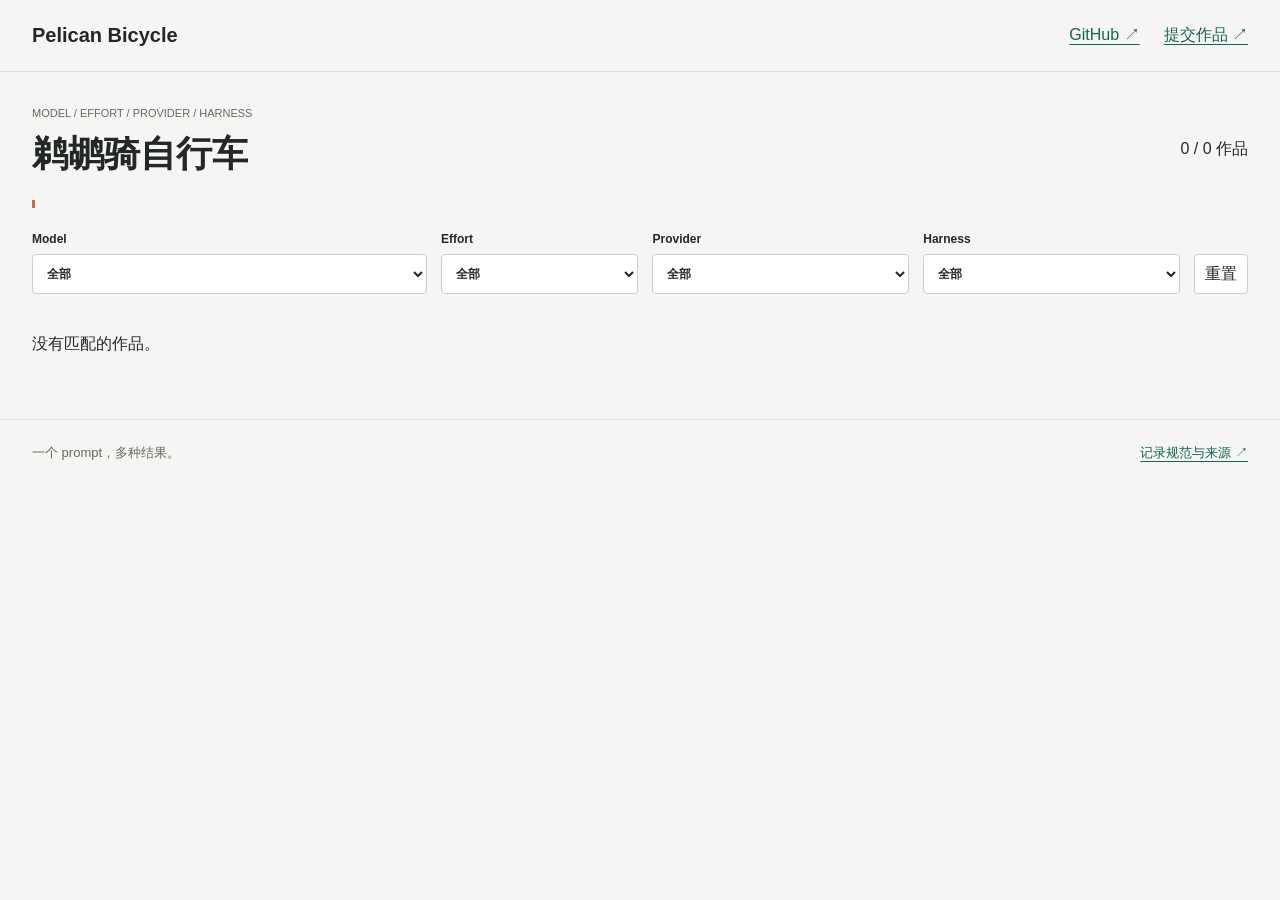
==== web/index.html @ 1aff14b0 "Create public pelican bicycle collection and contribution workflow" ====
<!doctype html>
<html lang="zh-CN">
<head>
  <meta charset="utf-8">
  <meta name="viewport" content="width=device-width, initial-scale=1">
  <title>Pelican Bicycle / 鹈鹕骑自行车</title>
  <link rel="stylesheet" href="style.css">
  <script src="gallery.js" defer></script>
</head>
<body>
  <header><a class="brand" href="./">Pelican Bicycle</a><nav><a href="https://github.com/zedong-peng/pelican-bicycle">GitHub ↗</a><a href="https://github.com/zedong-peng/pelican-bicycle/blob/main/CONTRIBUTING.md">提交作品 ↗</a></nav></header>
  <main>
    <div class="heading"><div><p class="eyebrow">MODEL / EFFORT / PROVIDER / HARNESS</p><h1>鹈鹕骑自行车</h1></div><p id="count" aria-live="polite"></p></div>
    <blockquote><!-- PROMPT --></blockquote>
    <form aria-label="筛选作品">
      <label>Model<select name="model"><option value="">全部</option></select></label>
      <label>Effort<select name="effort"><option value="">全部</option></select></label>
      <label>Provider<select name="provider"><option value="">全部</option></select></label>
      <label>Harness<select name="harness"><option value="">全部</option></select></label>
      <button type="reset">重置</button>
    </form>
    <section class="gallery" aria-label="作品"><!-- RESULTS --></section>
    <p id="empty" hidden>没有匹配的作品。</p>
  </main>
  <footer>一个 prompt，多种结果。<a href="https://github.com/zedong-peng/pelican-bicycle/blob/main/README.md">记录规范与来源 ↗</a></footer>
</body>
</html>
---- web/style.css ----
:root { font-family: -apple-system, BlinkMacSystemFont, "Segoe UI", sans-serif; color: #232824; background: #f5f6f3; letter-spacing: 0; }
* { box-sizing: border-box; }
body { margin: 0; }
a { color: #176354; text-underline-offset: 4px; }
header, main, footer { max-width: 1440px; margin: auto; padding: 24px 32px; }
header { display: flex; justify-content: space-between; gap: 20px; border-bottom: 1px solid #d8ddd7; }
.brand { font-size: 20px; font-weight: 750; text-decoration: none; color: #232824; }
nav { display: flex; gap: 24px; align-items: center; }
.heading { display: flex; align-items: end; justify-content: space-between; gap: 16px; }
.eyebrow { font-size: 11px; color: #626a63; }
h1 { font-size: 36px; line-height: 1.25; margin: 12px 0 0; }
blockquote { margin: 24px 0; padding: 4px 0 4px 16px; border-left: 3px solid #cf663e; line-height: 1.8; font-size: 14px; color: #535b54; }
form { display: grid; grid-template-columns: 2fr 1fr 1.3fr 1.3fr auto; gap: 14px; align-items: end; padding-bottom: 24px; }
label { display: grid; gap: 8px; min-width: 0; font-size: 12px; font-weight: 600; }
select, button { min-width: 0; width: 100%; height: 40px; border: 1px solid #c8d0c8; border-radius: 4px; padding: 0 10px; font: inherit; background: #fff; color: #232824; }
button { cursor: pointer; }
:focus-visible { outline: 3px solid #bd5633; outline-offset: 3px; }
.gallery { display: grid; grid-template-columns: repeat(2, minmax(0, 1fr)); gap: 24px; }
article { overflow: hidden; border: 1px solid #d8ddd7; border-radius: 6px; background: white; min-width: 0; }
iframe { display: block; width: 100%; aspect-ratio: 16 / 10; border: 0; background: #edf0eb; }
.info { padding: 20px; border-top: 1px solid #e1e5de; }
h2 { font-size: 19px; margin: 0 0 16px; overflow-wrap: anywhere; }
dl { display: grid; grid-template-columns: 70px minmax(0, 1fr); gap: 7px 12px; margin: 0; font-size: 13px; }
dt { color: #687167; } dd { margin: 0; overflow-wrap: anywhere; }
.status { font-size: 12px; color: #865322; margin: 18px 0 12px; }
details { font-size: 13px; line-height: 1.7; overflow-wrap: anywhere; }
summary { cursor: pointer; color: #176354; }
footer { border-top: 1px solid #d8ddd7; margin-top: 24px; font-size: 13px; color: #626a63; display: flex; justify-content: space-between; gap: 16px; }
[hidden] { display: none !important; }
@media (max-width: 680px) { header, main, footer { padding: 20px 16px; } header { flex-wrap: wrap; } nav { gap: 18px; font-size: 13px; } h1 { font-size: 28px; } form { grid-template-columns: repeat(2, minmax(0, 1fr)); } form button { width: auto; justify-self: start; } .gallery { grid-template-columns: minmax(0, 1fr); } footer { flex-wrap: wrap; } }
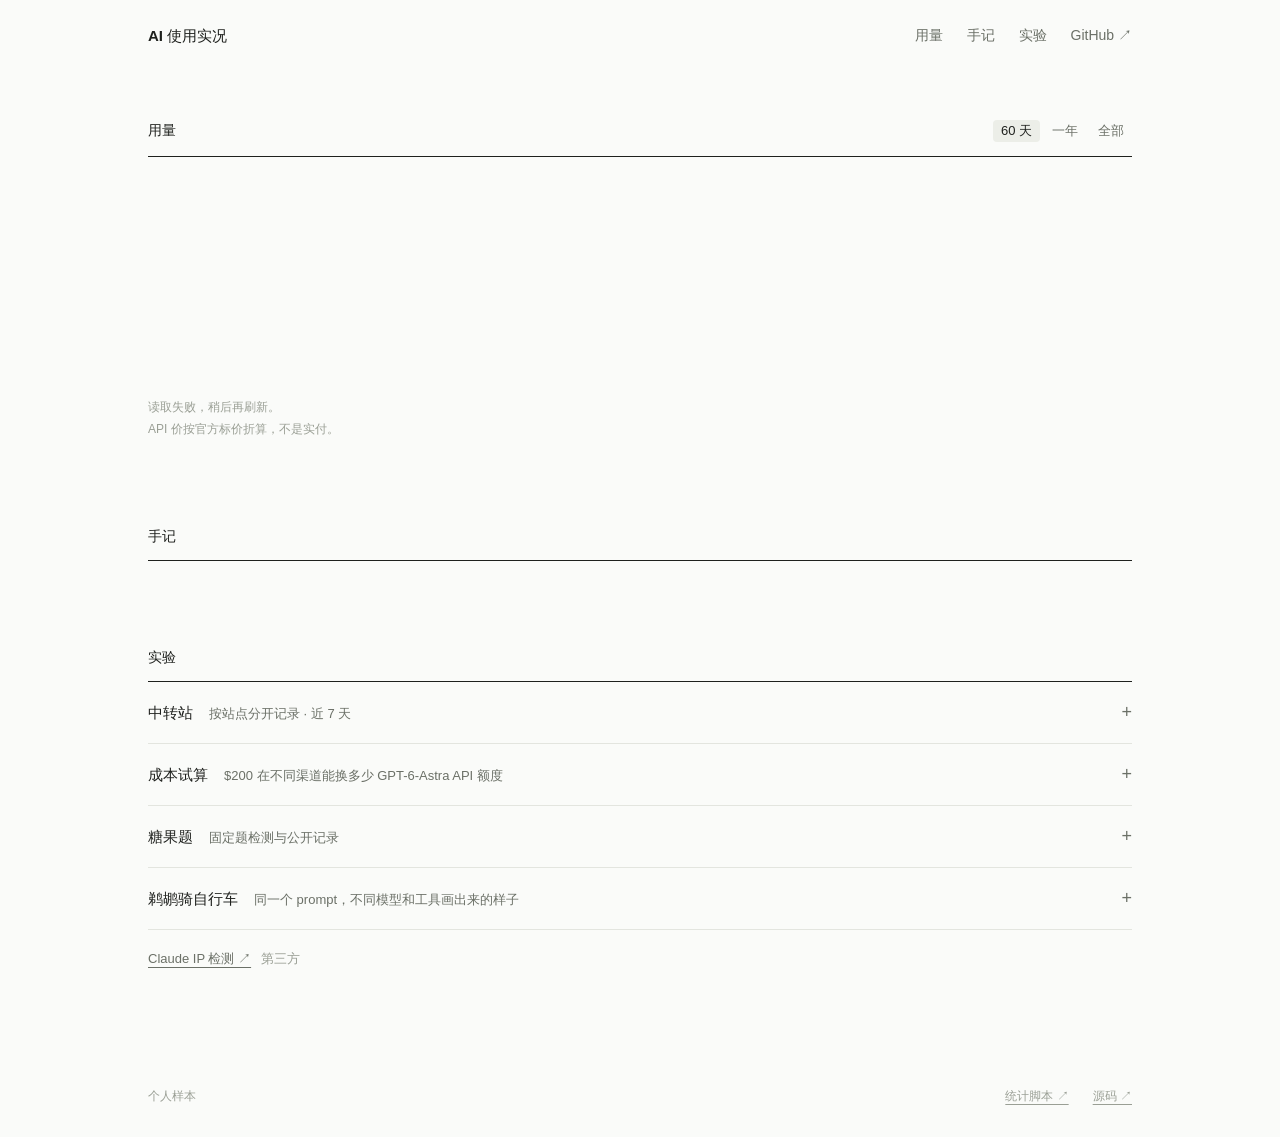
==== commit 683e9978: "feat: 用量看板、Cursor 统计与按功能整理目录 - 用量看板：collector/ 每天采集各机器 Claude Code、Codex、OpenCode 日志和 Cursor 后台用量，按官" ====
--- a/web/index.html
+++ b/web/index.html
@@ -3,25 +3,172 @@
 <head>
   <meta charset="utf-8">
   <meta name="viewport" content="width=device-width, initial-scale=1">
-  <title>Pelican Bicycle / 鹈鹕骑自行车</title>
+  <title>AI 使用实况</title>
+  <meta name="description" content="我日常用 AI 的用量和手记。">
   <link rel="stylesheet" href="style.css">
-  <script src="gallery.js" defer></script>
 </head>
 <body>
-  <header><a class="brand" href="./">Pelican Bicycle</a><nav><a href="https://github.com/zedong-peng/pelican-bicycle">GitHub ↗</a><a href="https://github.com/zedong-peng/pelican-bicycle/blob/main/CONTRIBUTING.md">提交作品 ↗</a></nav></header>
+  <a class="skip-link" href="#usage-overview">跳到用量</a>
+  <header><a class="brand" href="./">AI 使用实况</a><nav aria-label="主导航"><a href="#usage-overview">用量</a><a href="#usage-notes">手记</a><a href="#tools-experiments">实验</a><a class="github" href="https://github.com/zedong-peng/pelican-bicycle">GitHub ↗</a></nav></header>
   <main>
-    <div class="heading"><div><p class="eyebrow">MODEL / EFFORT / PROVIDER / HARNESS</p><h1>鹈鹕骑自行车</h1></div><p id="count" aria-live="polite"></p></div>
-    <blockquote><!-- PROMPT --></blockquote>
+    <section id="usage-overview" aria-labelledby="usage-title">
+      <div class="usage-section-head"><h2 id="usage-title">用量</h2><div class="range" role="group" aria-label="时间范围"><button type="button" data-range="60" aria-pressed="true">60 天</button><button type="button" data-range="365" aria-pressed="false">一年</button><button type="button" data-range="0" aria-pressed="false">全部</button></div></div>
+      <div id="tokens" class="tokens is-loading">
+        <div class="tokens-chart" id="tk-chart"><div class="tokens-tip" id="tk-tip" hidden></div></div>
+        <ul class="tokens-legend" id="tk-legend"></ul>
+        <p class="tokens-tools" id="tk-tools"></p>
+      </div>
+      <p class="usage-footnote"><span id="tk-updated">读取中…</span><br>API 价按官方标价折算，不是实付。<span id="tk-unpriced" hidden></span></p>
+      <noscript><p class="usage-footnote">看板需要 JavaScript。</p></noscript>
+    </section>
+    <section id="usage-notes" aria-labelledby="notes-title">
+      <div class="usage-section-head"><h2 id="notes-title">手记</h2></div>
+      <ol class="usage-notes"><!-- USAGE_NOTES --></ol>
+    </section>
+    <section id="tools-experiments" aria-labelledby="tools-title">
+      <div class="usage-section-head"><h2 id="tools-title">实验</h2></div>
+      <details class="support-panel">
+        <summary><span>中转站<small>按站点分开记录 · 近 7 天</small></span></summary>
+    <section id="relay-benchmark" aria-labelledby="bm-title">
+      <div class="bm-head"><h2 id="bm-title" class="sr-only">中转站用量</h2><a href="https://github.com/zedong-peng/pelican-bicycle/issues/new?template=relay-benchmark.yml">反馈 ↗</a></div>
+      <div class="bm-scroll" role="region" aria-label="中转站用量，可横向滚动" tabindex="0">
+        <table class="bm-table" aria-labelledby="bm-title" aria-describedby="bm-note">
+          <thead><tr><th scope="col">渠道</th><th scope="col">Input 倍率</th><th scope="col">糖果检测</th><th scope="col">可用性</th><th scope="col">缓存率</th><th scope="col">购买力</th></tr></thead>
+          <tbody>
+            <tr data-channel="tokenshop"><td><a href="https://tokenshop.homes">tokenshop.homes</a></td><td class="bm-input">—</td><td><span class="test-result">—</span><details class="test-details" hidden><summary>检测记录</summary><div></div></details></td><td class="availability">—</td><td class="cache-rate">—</td><td class="bm-power">—</td></tr>
+            <tr data-channel="fengchao"><td><a href="https://fengchao-api.com/">fengchao-api.com</a></td><td class="bm-input">—</td><td><span class="test-result">—</span><details class="test-details" hidden><summary>检测记录</summary><div></div></details></td><td class="availability">—</td><td class="cache-rate">—</td><td class="bm-power">—</td></tr>
+            <tr data-channel="zlab"><td><a href="https://ttft.asia/">zlab(不对外注册)</a><small class="bm-sub">上游：<a href="https://fengchao-api.com/">fengchao-api.com</a></small></td><td class="bm-input">—</td><td><span class="test-result">—</span><details class="test-details" hidden><summary>检测记录</summary><div></div></details></td><td class="availability">—</td><td class="cache-rate">—</td><td class="bm-power">—</td></tr>
+            <tr><td>OpenAI Pro 20x 订阅</td><td>—</td><td>—</td><td>—</td><td>—</td><td>100%</td></tr>
+          </tbody>
+        </table>
+      </div>
+      <div class="bm-note" id="bm-note">
+        <div id="live-status" role="status">读取中…</div>
+        <div>只含我经 VPS 调用 GPT-6-ASTRA 的请求。可用性 = 成功 / 总请求，跨站切换分别计数；缓存率 = 缓存读取 / 总输入。</div>
+        <div><strong>糖果检测</strong>：每天 08:00 跑 5 次，全对为 ✓。回复含独立数字 21 算对。只是一道固定题，不代表模型能力。</div>
+        <div><strong>Input 倍率</strong>：上游声明的生效倍率，每 5 分钟同步；探测失败时沿用上次值。</div>
+        <div><strong>购买力</strong>：按各渠道近 7 天的实际 token 结构和倍率，估算 $200 能买到的总 token，Pro 20x 样本记为 100%。<code>*</code> 表示倍率沿用旧值。假设 ¥1 充 $1 额度，不是实付账单。汇率 1 USD = 6.7223 CNY（2026-09-01）。</div>
+      </div>
+    </section>
+      </details>
+      <details class="support-panel">
+        <summary><span>成本试算<small>$200 在不同渠道能换多少 GPT-6-Astra API 额度</small></span></summary>
+    <section class="cache-widget" id="cache-tool" aria-labelledby="cache-title">
+      <div class="cache-widget-head">
+        <div class="cache-widget-copy">
+          <h2 id="cache-title" class="sr-only">$200 GPT-6-Astra API 等价额度对比</h2>
+          <details>
+            <summary>算法</summary>
+            <p class="note">输入输出比例沿用 Pro 20x 样本。中转切号会让部分缓存失效，所以只按中转缓存率重新拆分输入，再乘单价、计费倍率和充值倍率。token 单位为百万；充值倍率指 ¥1 能充多少美元额度。</p>
+            <div class="formula">中转样本标准价费用 = 总输入 × [(1 − 缓存率) × $10 + 缓存率 × $1] + 总输出 × $50
+中转样本实付（元）= 中转样本标准价费用 × 计费倍率 ÷ 充值倍率
+可购买的样本份数 = ($200 × 6.7223) ÷ 中转样本实付（元）
+API 等价额度 = 可购买的样本份数 × Pro 20x 原始样本标准价费用</div>
+          </details>
+        </div>
+      </div>
+      <div class="cache-grid-3" style="margin-top:12px">
+        <section class="cache-card station-pro">
+          <h3><span>Pro 20x</span><span class="badge" id="cc-badgeP"></span></h3>
+          <div class="metrics" id="cc-metricsP"></div>
+          <p class="fixed-value">输入缓存率 <span class="val" id="cc-cachePLabel"></span></p>
+          <p class="note" id="cc-pricesP"></p>
+        <details>
+          <summary>样本来源</summary>
+          <p class="note" id="cc-inputShare"></p>
+        <div style="overflow-x:auto; margin-top:12px">
+          <table>
+            <caption>原帖补充 1，一周原始数据</caption>
+            <thead><tr><th scope="col">类型</th><th scope="col">Tokens</th><th scope="col">标准价等值</th></tr></thead>
+            <tbody id="cc-distribution"></tbody>
+          </table>
+        </div>
+        <p class="note"><a href="https://www.v2ex.com/t/1241470">V2EX · msg7086 · 补充 1（2026-09-15）</a>。全部为 GPT-6-Astra，多为 lightweight / medium，未开 fast。</p>
+        <p class="note">月用量 = 周样本 × 30/7。个人样本推算，不是官方额度。</p>
+        </details>
+        </section>
+        <section class="cache-card station-a">
+          <h3><span>中转 A</span><span class="badge" id="cc-badgeA"></span></h3>
+          <div class="metrics" id="cc-metricsA"></div>
+          <label for="cc-multA">计费倍率 <span class="val" id="cc-multALabel"></span></label>
+          <input id="cc-multA" type="range" min="0.05" max="0.50" step="0.005" value="0.20">
+          <label for="cc-rechargeA">充值倍率</label>
+          <div class="recharge-input"><input id="cc-rechargeA" type="number" min="0.01" step="0.01" value="1"><span class="recharge-unit">$ 额度 / ¥1</span></div>
+          <label for="cc-cacheA">输入缓存率 <span class="val" id="cc-cacheALabel"></span></label>
+          <input id="cc-cacheA" type="range" min="50" max="99" step="0.5" value="92">
+        </section>
+        <section class="cache-card station-b">
+          <h3><span>中转 B</span><span class="badge" id="cc-badgeB"></span></h3>
+          <div class="metrics" id="cc-metricsB"></div>
+          <label for="cc-multB">计费倍率 <span class="val" id="cc-multBLabel"></span></label>
+          <input id="cc-multB" type="range" min="0.05" max="0.50" step="0.005" value="0.15">
+          <label for="cc-rechargeB">充值倍率</label>
+          <div class="recharge-input"><input id="cc-rechargeB" type="number" min="0.01" step="0.01" value="1"><span class="recharge-unit">$ 额度 / ¥1</span></div>
+          <label for="cc-cacheB">输入缓存率 <span class="val" id="cc-cacheBLabel"></span></label>
+          <input id="cc-cacheB" type="range" min="50" max="99" step="0.5" value="75">
+        </section>
+      </div>
+    </section>
+      </details>
+      <details class="support-panel">
+        <summary><span>糖果题<small>固定题检测与公开记录</small></span></summary>
+    <section id="model-tests" aria-labelledby="tests-title">
+      <h2 id="tests-title" class="sr-only">糖果题</h2>
+      <form id="candy-form" autocomplete="off">
+        <label class="candy-wide">API URL<input id="candy-url" type="url" placeholder="https://api.example.com/v1" required autocomplete="off"></label>
+        <label class="candy-wide">API Key<input id="candy-key" type="password" placeholder="不保存" required autocomplete="off" spellcheck="false"></label>
+        <label class="candy-wide">渠道备注<input id="candy-note" placeholder="可选" maxlength="120"></label>
+        <label class="candy-wide">模型<input id="candy-model" value="gpt-6-astra" required></label>
+        <label>接口<select id="candy-api"><option value="responses">Responses</option><option value="chat/completions">Chat Completions</option></select></label>
+        <label>推理强度<select id="candy-effort"><option value="">默认（不传）</option><option selected>low</option><option>medium</option><option>high</option><option>xhigh</option></select></label>
+        <label>次数<input id="candy-runs" type="number" min="1" max="20" value="5" required></label>
+        <label>单次超时（秒）<input id="candy-timeout" type="number" min="10" max="600" value="180" required></label>
+      </form>
+      <div class="candy-actions"><button id="candy-start" type="submit" form="candy-form">开始测试</button><button id="candy-stop" type="button" disabled>停止</button><span id="candy-status" role="status" aria-live="polite"></span></div>
+      <p class="prompt-note" id="candy-connection">浏览器直连，渠道需支持 CORS。本地运行 <code>python3 candy/local_server.py</code> 可绕过。</p>
+      <p class="prompt-note" id="candy-privacy">Key 只用于本次请求，不保存。记录刷新即清空。回复含独立数字 21 算命中，不代表模型身份。</p>
+      <details id="candy-sites">
+        <summary><span id="candy-sites-title">已测站点</span> <span id="candy-sites-count">（0）</span></summary>
+        <p class="prompt-note" id="candy-sites-note">同一地址、备注、模型和强度只留最近一次，最多 100 项。</p>
+        <p id="candy-sites-empty" class="prompt-note">还没有记录。</p>
+        <div id="candy-sites-scroll" class="bm-scroll" role="region" aria-label="已测站点表，可横向滚动" tabindex="0" hidden>
+          <table aria-label="已测站点最近测试结果">
+            <thead><tr><th scope="col">渠道备注</th><th scope="col">API 地址</th><th scope="col">Input 倍率</th><th scope="col">模型 / 强度</th><th scope="col">最近测试时间</th><th scope="col">最近结果</th></tr></thead>
+            <tbody id="candy-sites-body"></tbody>
+          </table>
+        </div>
+      </details>
+      <div id="candy-history" aria-label="本页测试记录"></div>
+      <details><summary>题目与命令行</summary><pre id="candy-question"></pre>
+
+    <div class="prompt"><div class="prompt-body"><blockquote><code id="candy-cmd">echo &quot;Downloading...&quot; &amp;&amp; curl -fL --progress-bar &quot;https://raw.githubusercontent.com/haowang02/codex-candy-eval/main/codex_candy_eval.py&quot; -o /tmp/codex_candy_eval.py &amp;&amp; echo &quot;Download complete.&quot; &amp;&amp; python3 /tmp/codex_candy_eval.py -m gpt-6-astra -r low -n 5</code></blockquote><p class="prompt-note"><code>-m</code> 模型，<code>-r</code> 推理强度，<code>-n</code> 次数。</p></div><button type="button" id="copy-candy">复制命令</button></div>
+      </details>
+    </section>
+      </details>
+      <details class="support-panel" id="artwork-panel">
+        <summary><span>鹈鹕骑自行车<small>同一个 prompt，不同模型和工具画出来的样子</small></span></summary>
+    <div id="works" class="sr-only"><h2>鹈鹕骑自行车</h2><span id="total"></span> 份作品</div>
+    <div class="prompt"><div class="prompt-body"><blockquote id="artwork-prompt"><!-- PROMPT --></blockquote><p class="prompt-note">看渲染结果，不看回复里的套话。</p></div><button type="button" id="copy-prompt">复制 prompt</button></div>
     <form aria-label="筛选作品">
-      <label>Model<select name="model"><option value="">全部</option></select></label>
-      <label>Effort<select name="effort"><option value="">全部</option></select></label>
-      <label>Provider<select name="provider"><option value="">全部</option></select></label>
-      <label>Harness<select name="harness"><option value="">全部</option></select></label>
-      <button type="reset">重置</button>
+      <fieldset data-facet="model"><legend><span class="facet-name">Model<span class="facet-count" data-count-for="model"></span></span></legend><div class="check-list" data-options-for="model" role="group" aria-label="Model 多选"></div></fieldset>
+      <fieldset data-facet="effort"><legend><span class="facet-name">Effort<span class="facet-count" data-count-for="effort"></span></span></legend><div class="check-list" data-options-for="effort" role="group" aria-label="Effort 多选"></div></fieldset>
+      <fieldset data-facet="provider"><legend><span class="facet-name">Provider<span class="facet-count" data-count-for="provider"></span></span></legend><div class="check-list" data-options-for="provider" role="group" aria-label="Provider 多选"></div></fieldset>
+      <fieldset data-facet="harness"><legend><span class="facet-name">Harness<span class="facet-count" data-count-for="harness"></span></span></legend><div class="check-list" data-options-for="harness" role="group" aria-label="Harness 多选"></div></fieldset>
+      <div class="filter-actions"><button type="button" id="copy-link">复制链接</button><button type="reset">重置</button></div>
     </form>
+    <div class="collection-heading"><h2>作品</h2><p id="count" aria-live="polite"></p></div>
     <section class="gallery" aria-label="作品"><!-- RESULTS --></section>
     <p id="empty" hidden>没有匹配的作品。</p>
+      </details>
+      <p class="tool-links"><a href="https://ip.net.coffee/claude/" target="_blank" rel="noopener noreferrer">Claude IP 检测 ↗</a><span>第三方</span></p>
+    </section>
   </main>
-  <footer>一个 prompt，多种结果。<a href="https://github.com/zedong-peng/pelican-bicycle/blob/main/README.md">记录规范与来源 ↗</a></footer>
+  <footer><span>个人样本</span><div><a href="https://github.com/zedong-peng/pelican-bicycle/tree/main/collector">统计脚本 ↗</a><a href="https://github.com/zedong-peng/pelican-bicycle">源码 ↗</a></div></footer>
+  <dialog aria-labelledby="viewer-title"><div class="dialog-heading"><h2 id="viewer-title"></h2><button type="button" id="close-viewer">关闭</button></div><iframe title="作品放大预览" sandbox="allow-scripts" referrerpolicy="no-referrer"></iframe></dialog>
+<script src="gallery.js"></script>
+<script src="cost.js"></script>
+<script src="tokens.js" defer></script>
+<script src="relay.js" defer></script>
+<script src="candy.js"></script>
 </body>
 </html>
--- a/web/style.css
+++ b/web/style.css
@@ -1,30 +1,257 @@
-:root { font-family: -apple-system, BlinkMacSystemFont, "Segoe UI", sans-serif; color: #232824; background: #f5f6f3; letter-spacing: 0; }
+/* Tokens */
+:root { --ink: #1f211e; --muted: #6b7067; --faint: #9a9f95; --line: #e3e5df; --paper: #fafbf9; --live: #3f8f5a; --warn: #b0612a;
+  font-family: -apple-system, BlinkMacSystemFont, "Segoe UI", sans-serif; background: var(--paper); letter-spacing: 0; font-synthesis: none; }
 * { box-sizing: border-box; }
-body { margin: 0; }
-a { color: #176354; text-underline-offset: 4px; }
-header, main, footer { max-width: 1440px; margin: auto; padding: 24px 32px; }
-header { display: flex; justify-content: space-between; gap: 20px; border-bottom: 1px solid #d8ddd7; }
-.brand { font-size: 20px; font-weight: 750; text-decoration: none; color: #232824; }
-nav { display: flex; gap: 24px; align-items: center; }
-.heading { display: flex; align-items: end; justify-content: space-between; gap: 16px; }
-.eyebrow { font-size: 11px; color: #626a63; }
-h1 { font-size: 36px; line-height: 1.25; margin: 12px 0 0; }
-blockquote { margin: 24px 0; padding: 4px 0 4px 16px; border-left: 3px solid #cf663e; line-height: 1.8; font-size: 14px; color: #535b54; }
-form { display: grid; grid-template-columns: 2fr 1fr 1.3fr 1.3fr auto; gap: 14px; align-items: end; padding-bottom: 24px; }
-label { display: grid; gap: 8px; min-width: 0; font-size: 12px; font-weight: 600; }
-select, button { min-width: 0; width: 100%; height: 40px; border: 1px solid #c8d0c8; border-radius: 4px; padding: 0 10px; font: inherit; background: #fff; color: #232824; }
-button { cursor: pointer; }
-:focus-visible { outline: 3px solid #bd5633; outline-offset: 3px; }
-.gallery { display: grid; grid-template-columns: repeat(2, minmax(0, 1fr)); gap: 24px; }
-article { overflow: hidden; border: 1px solid #d8ddd7; border-radius: 6px; background: white; min-width: 0; }
-iframe { display: block; width: 100%; aspect-ratio: 16 / 10; border: 0; background: #edf0eb; }
-.info { padding: 20px; border-top: 1px solid #e1e5de; }
-h2 { font-size: 19px; margin: 0 0 16px; overflow-wrap: anywhere; }
-dl { display: grid; grid-template-columns: 70px minmax(0, 1fr); gap: 7px 12px; margin: 0; font-size: 13px; }
-dt { color: #687167; } dd { margin: 0; overflow-wrap: anywhere; }
-.status { font-size: 12px; color: #865322; margin: 18px 0 12px; }
-details { font-size: 13px; line-height: 1.7; overflow-wrap: anywhere; }
-summary { cursor: pointer; color: #176354; }
-footer { border-top: 1px solid #d8ddd7; margin-top: 24px; font-size: 13px; color: #626a63; display: flex; justify-content: space-between; gap: 16px; }
+body { margin: 0; background: var(--paper); color: var(--ink); font-size: 15px; -webkit-font-smoothing: antialiased; }
+a { color: inherit; text-underline-offset: 4px; }
 [hidden] { display: none !important; }
-@media (max-width: 680px) { header, main, footer { padding: 20px 16px; } header { flex-wrap: wrap; } nav { gap: 18px; font-size: 13px; } h1 { font-size: 28px; } form { grid-template-columns: repeat(2, minmax(0, 1fr)); } form button { width: auto; justify-self: start; } .gallery { grid-template-columns: minmax(0, 1fr); } footer { flex-wrap: wrap; } }
+:focus-visible { outline: 2px solid #c24432; outline-offset: 4px; }
+.sr-only { position: absolute; width: 1px; height: 1px; overflow: hidden; clip-path: inset(50%); white-space: nowrap; }
+.skip-link { position: absolute; top: -80px; left: 24px; padding: 12px 18px; background: #fff; z-index: 10; }
+.skip-link:focus { top: 12px; }
+
+/* Frame */
+header, main, footer { max-width: 1080px; margin: auto; padding: 0 48px; }
+header { height: 72px; display: flex; align-items: center; justify-content: space-between; gap: 20px; }
+.brand { display: flex; align-items: center; font-size: 15px; font-weight: 600; text-decoration: none; }
+nav { display: flex; flex-wrap: wrap; gap: 24px; align-items: center; font-size: 14px; color: var(--muted); }
+nav a { text-decoration: none; }
+nav a:hover { color: var(--ink); }
+footer { margin-top: 96px; padding-top: 24px; padding-bottom: 32px; font-size: 12px; color: var(--faint); display: flex; justify-content: space-between; gap: 16px; }
+footer > div { display: flex; flex-wrap: wrap; gap: 12px 24px; }
+footer a:hover { color: var(--ink); }
+
+#usage-overview, #usage-notes, #tools-experiments { scroll-margin-top: 24px; }
+#usage-overview { margin-top: 48px; }
+#usage-notes, #tools-experiments { margin-top: 88px; }
+.usage-section-head { display: flex; justify-content: space-between; align-items: baseline; gap: 16px; padding-bottom: 14px; border-bottom: 1px solid var(--ink); }
+.usage-section-head h2 { margin: 0; font-size: 14px; font-weight: 600; }
+.range { display: flex; gap: 4px; }
+.range button { border: 0; padding: 2px 8px; border-radius: 4px; background: none; color: var(--muted); font-size: 13px; }
+.range button:hover { color: var(--ink); background: none; }
+.range button[aria-pressed="true"] { color: var(--ink); background: #eceee8; }
+
+/* Six hues from the validated default palette, ordered so stacked neighbours stay apart (validate_palette.js). */
+.tokens { --s0: #2a78d6; --s1: #1baf7a; --s2: #4a3aa7; --s3: #e34948; --s4: #eda100; --s5: #008300; --s6: #c9ccc4; }
+.s0 { fill: var(--s0); background: var(--s0); } .s1 { fill: var(--s1); background: var(--s1); }
+.s2 { fill: var(--s2); background: var(--s2); } .s3 { fill: var(--s3); background: var(--s3); }
+.s4 { fill: var(--s4); background: var(--s4); } .s5 { fill: var(--s5); background: var(--s5); }
+.s6 { fill: var(--s6); background: var(--s6); }
+.tokens [data-slot] { transition: opacity .15s, background-color .15s; }
+.tokens.has-focus .tokens-chart [data-slot]:not(.is-focus) { opacity: .16; }
+.tokens-chart g[data-day] { transition: opacity .15s; }
+.tokens.has-day .tokens-chart g[data-day]:not(.is-day) { opacity: .25; }
+.tokens.has-focus .tokens-legend [data-slot]:not(.is-focus) { opacity: .35; }
+.tokens.has-focus .tokens-legend .is-focus { color: var(--ink); }
+.tokens.is-loading, .tokens.is-error { opacity: .45; }
+.tokens-chart { position: relative; min-height: 180px; margin-top: 28px; }
+.tokens-chart svg { display: block; width: 100%; height: auto; touch-action: pan-y; }
+.tokens-chart .grid { stroke: var(--line); stroke-width: 1; }
+.tokens-chart .threshold { stroke: #c9ccc4; stroke-dasharray: 3 3; }
+.tokens-chart .axis { stroke: #c9ccc4; stroke-width: 1; }
+.tokens-chart .tick { fill: var(--faint); font-size: 10px; letter-spacing: .04em; font-variant-numeric: tabular-nums; }
+.tokens-tip { position: absolute; top: 0; z-index: 2; width: max-content; max-width: min(420px, 100%); padding: 10px 12px; background: #fff; border: 1px solid var(--line); border-radius: 6px; box-shadow: 0 4px 16px #1f211e14; font-size: 12px; pointer-events: none; }
+.tip-head { display: flex; justify-content: space-between; gap: 16px; padding-bottom: 6px; margin-bottom: 4px; border-bottom: 1px solid var(--line); font-variant-numeric: tabular-nums; }
+.tip-head span { color: var(--muted); }
+.tip-list { display: grid; grid-template-columns: minmax(0, auto) auto auto auto; column-gap: 14px; }
+.tip-row { display: contents; }
+.tip-row > * { padding: 3px 0; color: var(--muted); }
+.tip-name { display: flex; align-items: center; gap: 8px; min-width: 0; overflow-wrap: anywhere; }
+.tip-tool { color: var(--faint); }
+.tip-row b, .tip-usd { text-align: right; font-variant-numeric: tabular-nums; }
+.tip-row b { font-weight: 500; color: var(--ink); }
+.tokens-tip.has-focus .tip-row:not(.is-focus) > * { opacity: .4; }
+.tip-row.is-focus > * { color: var(--ink); font-weight: 600; }
+.tip-more { grid-column: 1 / -1; padding-top: 4px; color: var(--faint); }
+.dot { display: inline-block; flex-shrink: 0; width: 8px; height: 8px; border-radius: 2px; }
+.tokens-legend { display: flex; flex-wrap: wrap; gap: 8px 22px; margin: 16px 0 0; padding: 0; list-style: none; font-size: 12px; color: var(--muted); }
+.tokens-legend li { display: flex; align-items: baseline; gap: 6px; cursor: default; }
+.tokens-legend .dot { align-self: center; }
+.tokens-legend small { font-size: 12px; color: var(--faint); font-variant-numeric: tabular-nums; }
+.tokens-tools { margin: 16px 0 0; font-size: 13px; color: var(--muted); }
+.usage-footnote { margin: 16px 0 0; font-size: 12px; line-height: 1.8; color: var(--faint); }
+
+.usage-notes { list-style: none; margin: 0; padding: 0; }
+.usage-notes li { display: grid; grid-template-columns: 120px minmax(0, 1fr); column-gap: 24px; padding: 28px 0; border-bottom: 1px solid var(--line); }
+.usage-notes time { grid-row: 1 / span 3; padding-top: 3px; font-size: 13px; color: var(--muted); font-variant-numeric: tabular-nums; }
+.usage-notes h3 { margin: 0 0 10px; font-size: 17px; font-weight: 600; line-height: 1.5; }
+.usage-notes p { margin: 0; max-width: 64ch; font-size: 15px; line-height: 1.85; color: #3b3e39; white-space: pre-line; overflow-wrap: anywhere; }
+.usage-notes .notes-empty { display: block; color: var(--muted); }
+.notes-empty h3 { font-weight: 400; font-size: 15px; margin: 0; }
+.note-tags { display: flex; flex-wrap: wrap; gap: 4px 12px; margin-top: 14px; font-size: 12px; color: var(--faint); }
+.note-tags span::before { content: "#"; }
+
+.support-panel { border-bottom: 1px solid var(--line); }
+.support-panel > summary { display: flex; align-items: baseline; justify-content: space-between; gap: 20px; cursor: pointer; list-style: none; padding: 20px 0; font-size: 15px; font-weight: 500; }
+.support-panel > summary > span { display: flex; align-items: baseline; gap: 16px; flex-wrap: wrap; }
+.support-panel > summary::-webkit-details-marker { display: none; }
+.support-panel > summary::after { content: "+"; flex-shrink: 0; font-size: 18px; font-weight: 300; color: var(--muted); }
+.support-panel[open] > summary::after { content: "−"; }
+.support-panel > summary small { font-size: 13px; font-weight: 400; color: var(--muted); }
+.support-panel > summary:hover small { color: var(--ink); }
+.support-panel > section { scroll-margin-top: 24px; }
+.support-panel .cache-widget { border-bottom: 0; }
+.support-panel #model-tests { padding-bottom: 24px; }
+.support-panel .gallery { padding-bottom: 32px; }
+.tool-links { display: flex; gap: 10px; font-size: 13px; color: var(--muted); margin: 20px 0 0; }
+.tool-links span { color: var(--faint); }
+
+/* Pelican gallery */
+.prompt { display: flex; align-items: flex-start; gap: 22px; padding: 20px 0; border-top: 1px solid #dedfd9; border-bottom: 1px solid #dedfd9; }
+.prompt-body { flex: 1; min-width: 0; }
+.prompt-note { margin: 8px 0 0; font-size: 12px; line-height: 1.7; color: #81877b; }
+.prompt code { font: 12px ui-monospace, SFMono-Regular, Menlo, monospace; color: #30392f; background: #eff2eb; padding: 3px 6px; border-radius: 4px; word-break: break-all; white-space: pre-wrap; }
+#copy-prompt, #copy-candy { flex-shrink: 0; white-space: nowrap; }
+blockquote { margin: 0; line-height: 1.8; font-size: 14px; color: #555d54; }
+form { display: grid; grid-template-columns: 2fr 1fr 1.4fr 1.4fr auto; gap: 16px; align-items: end; padding: 26px 0 30px; }
+fieldset[data-facet] { border: 0; margin: 0; padding: 0; min-width: 0; display: grid; gap: 9px; }
+legend { padding: 0; font-size: 11px; font-weight: 500; color: #72776e; }
+.facet-name { display: flex; align-items: baseline; gap: 6px; }
+.facet-count { font: 10px ui-monospace, monospace; color: #a0a69a; }
+.check-list { position: relative; height: 144px; overflow-y: auto; background: #fff; border: 1px solid #d7dbd2; border-radius: 4px; padding: 4px; display: grid; gap: 2px; align-content: start; scrollbar-width: thin; scrollbar-color: #c3c9bd transparent; }
+.check-list::-webkit-scrollbar { width: 9px; }
+.check-list::-webkit-scrollbar-track { background: transparent; }
+.check-list::-webkit-scrollbar-thumb { background: #c3c9bd; border: 2px solid transparent; border-radius: 5px; background-clip: padding-box; }
+.check-list::-webkit-scrollbar-thumb:hover { background: #aab2a3; background-clip: padding-box; }
+.check-list.has-more::after { content: ""; position: sticky; left: 0; right: 0; bottom: -4px; display: block; height: 24px; margin-top: -24px; pointer-events: none; background: linear-gradient(to bottom, rgba(255,255,255,0), rgba(255,255,255,.96)); }
+.check-item { display: flex; align-items: center; gap: 8px; min-width: 0; padding: 5px 6px; border-radius: 3px; font-size: 13px; font-weight: 400; color: #292f28; cursor: pointer; }
+.check-item:hover { background: #eef1ea; }
+.check-item input { flex-shrink: 0; width: 14px; height: 14px; margin: 0; accent-color: #b24030; cursor: pointer; }
+.check-text { min-width: 0; white-space: nowrap; overflow: hidden; text-overflow: ellipsis; }
+.check-empty { padding: 5px 6px; font-size: 12px; color: #a0a69a; }
+.filter-actions { display: grid; gap: 8px; }
+button { min-width: 0; border: 1px solid #d7dbd2; border-radius: 4px; padding: 7px 12px; font: inherit; background: transparent; color: #292f28; cursor: pointer; font-size: 12px; }
+button:hover { background: #eef1ea; }
+.collection-heading { display: flex; align-items: center; justify-content: space-between; padding-bottom: 16px; }
+.collection-heading h2 { margin: 0; font-size: 13px; font-weight: 600; }
+#count { margin: 0; font: 11px ui-monospace, monospace; color: #777c73; }
+.gallery { display: grid; grid-template-columns: repeat(3, minmax(0, 1fr)); gap: 26px 20px; align-items: start; }
+article { overflow: hidden; border: 1px solid #dcdfd6; border-radius: 6px; background: white; min-width: 0; transition: border-color .2s; }
+article:hover { border-color: #a9b6a3; }
+.preview { position: relative; background: #eff2eb; }
+iframe { display: block; width: 100%; aspect-ratio: 16 / 10; border: 0; background: #eff2eb; }
+.info { padding: 12px 14px 0; border-top: 1px solid #e1e5de; }
+.meta { display: flex; align-items: baseline; gap: 8px; margin: 0 0 8px; min-width: 0; font-size: 12px; line-height: 1.5; color: #51564f; }
+.index { font: 11px ui-monospace, monospace; color: #a5aa9f; flex-shrink: 0; }
+.meta-lines { display: grid; gap: 2px; min-width: 0; flex: 1; }
+.meta-text { min-width: 0; white-space: nowrap; overflow: hidden; text-overflow: ellipsis; }
+.work-footer { display: flex; align-items: center; justify-content: space-between; gap: 12px; padding: 8px 0; border-top: 1px solid #edf0e8; }
+.work-footer a { font-size: 12px; }
+.expand { border: 0; height: 28px; padding: 0 8px; margin-right: -8px; color: #b24030; white-space: nowrap; }
+#empty { padding: 72px 0; text-align: center; color: #777c73; }
+dialog { width: min(1200px, calc(100% - 32px)); max-height: calc(100dvh - 32px); padding: 0; border: 1px solid #d7dbd2; border-radius: 6px; background: #fafbf9; }
+dialog::backdrop { background: #172014b3; }
+.dialog-heading { display: flex; justify-content: space-between; align-items: center; gap: 16px; padding: 14px 20px; }
+.dialog-heading h2 { font-size: 15px; }
+dialog iframe { height: min(72dvh, 750px); aspect-ratio: auto; }
+body:has(dialog[open]) { overflow: hidden; }
+
+/* Cost calculator */
+.cache-widget { scroll-margin-top: 16px; padding: 4px 0 18px; border-bottom: 1px solid #dedfd9; }
+.cache-widget-head { display: flex; align-items: flex-start; gap: 22px; padding: 18px 0 14px; }
+.cache-widget-copy { flex: 1; min-width: 0; }
+.cache-grid-3 { display: grid; grid-template-columns: 1fr 1fr 1fr; gap: 12px; margin-bottom: 12px; }
+.cache-card { background: #fff; border: 1px solid #d7dbd2; border-radius: 6px; padding: 14px 16px; }
+.cache-card h3 { margin: 0 0 10px; font-size: 15px; font-weight: 650; display: flex; justify-content: space-between; align-items: center; gap: 8px; }
+.cache-widget label, .cache-widget .fixed-value { display: block; font-size: 12px; color: #72776e; margin: 8px 0 4px; }
+.cache-widget input[type="number"] { width: 100%; background: #fafbf9; color: #242624; border: 1px solid #d7dbd2; border-radius: 4px; padding: 7px 10px; font: inherit; font-variant-numeric: tabular-nums; appearance: textfield; -moz-appearance: textfield; }
+.recharge-input { display:flex; align-items:center; gap:8px; }
+.recharge-input input { flex:1; min-width:0; }
+.recharge-unit { font-size:12px; color:#72776e; white-space:nowrap; }
+.cache-widget input[type="number"]::-webkit-inner-spin-button,
+.cache-widget input[type="number"]::-webkit-outer-spin-button { -webkit-appearance: none; margin: 0; }
+.cache-widget input[type="range"] { width: 100%; accent-color: #737770; }
+.cache-widget .val { font-variant-numeric: tabular-nums; color: #242624; font-weight: 650; float: right; }
+.cache-widget .metrics { display: grid; grid-template-columns: repeat(2, minmax(0, 1fr)); gap: 8px; margin: 12px 0 16px; }
+.cache-widget .metric:first-child { grid-column: 1 / -1; }
+.cache-widget .metric { min-height: 82px; min-width: 0; background: #f3f5f0; border-radius: 6px; padding: 9px 11px; }
+.cache-widget .metric .k { font-size: 11px; color: #8a9084; }
+.cache-widget .metric .v { font-size: 16px; font-weight: 700; font-variant-numeric: tabular-nums; letter-spacing: -0.03em; }
+.cache-widget .metric .u { font-size: 11px; color: #737770; font-weight: 500; line-height: 1.35; margin-top: 2px; }
+.cache-widget .badge { font-size: 11px; font-weight: 700; letter-spacing: 0.04em; padding: 2px 8px; border-radius: 999px; white-space: nowrap; }
+.cache-widget .badge-best { background: #e5f3ea; color: #2f6b4f; }
+.cache-widget .badge-worst { background: #fbe9e6; color: #a83226; }
+.cache-widget .badge-middle { background: #f4eedc; color: #8a7018; }
+.cache-widget .note { font-size: 13px; color: #737770; margin: 8px 0 0; }
+.cache-widget .formula { font-family: ui-monospace, SFMono-Regular, Menlo, Consolas, monospace; font-size: 12.5px; line-height: 1.65; color: #30392f; background: #f3f5f0; border-radius: 6px; padding: 12px 14px; overflow-x: auto; margin-top: 8px; white-space: pre-wrap; }
+.cache-widget table { width: 100%; border-collapse: collapse; font-variant-numeric: tabular-nums; font-size: 13px; }
+.cache-widget th, .cache-widget td { text-align: right; padding: 7px 8px; border-bottom: 1px solid #e1e5de; }
+.cache-widget th:first-child, .cache-widget td:first-child { text-align: left; }
+.cache-widget th { color: #72776e; font-weight: 600; font-size: 12px; }
+.cache-widget details { margin-top: 10px; }
+.cache-widget summary { cursor: pointer; color: #b24030; font-size: 13px; }
+
+/* Relay stations */
+#relay-benchmark { margin: 8px 0 32px; }
+.bm-head { display:flex; align-items:baseline; justify-content:flex-end; gap:16px; margin-bottom:8px; }
+.bm-head a { font-size:12px; }
+.bm-scroll { overflow-x:auto; }
+.test-details { display:inline; margin-left:8px; }
+.test-details > summary { display:inline; cursor:pointer; font-size:12px; text-decoration:underline; }
+.test-details > div { display:block; }
+.test-log { box-sizing:border-box; width:360px; max-width:70vw; max-height:260px; overflow:auto; white-space:pre; overflow-wrap:normal; word-break:normal; text-align:left; margin:10px 0 0; padding:12px; background:#f3f5f0; border:1px solid #d7dbd2; border-radius:6px; font:12px/1.65 ui-monospace,SFMono-Regular,Menlo,monospace; }
+.test-log code { font:inherit; white-space:inherit; }
+.test-log:focus-visible { outline:2px solid #737770; outline-offset:2px; }
+.bm-table { width:100%; border-collapse:collapse; table-layout:auto; border-top:2px solid #42473f; border-bottom:2px solid #42473f; white-space:nowrap; font-size:13px; font-variant-numeric:tabular-nums; }
+.bm-table th,.bm-table td { padding:11px 16px; text-align:right; vertical-align:middle; }
+.bm-table thead { border-bottom:1px solid #737770; }
+.bm-table th:nth-child(3),.bm-table td:nth-child(3),.bm-table th:nth-child(4),.bm-table td:nth-child(4) { text-align:center; }
+.bm-table th { font-weight:600; }
+.bm-table th:first-child,.bm-table td:first-child { padding-left:0; text-align:left; }
+.bm-note { margin:10px 0 0; font-size:12px; line-height:1.8; color:#737770; }
+.bm-sub { display: block; margin-top: 4px; font-size: 11px; line-height: 1.5; font-weight: 400; color: #737770; }
+
+/* Candy runner */
+#candy-form { grid-template-columns: repeat(4, minmax(0, 1fr)); padding: 0 0 14px; gap: 12px; }
+#candy-form label { display: grid; gap: 6px; min-width: 0; font-size: 12px; color: #72776e; }
+#candy-form .candy-wide { grid-column: span 2; }
+#candy-form input, #candy-form select { width: 100%; min-width: 0; border: 1px solid #d7dbd2; border-radius: 4px; padding: 9px 10px; background: white; color: #242624; font: inherit; }
+.candy-actions { display: flex; flex-wrap: wrap; align-items: center; gap: 10px; }
+#candy-start { background: #30392f; color: white; }
+#model-tests button:disabled { opacity: .5; cursor: default; }
+#candy-status { font-size: 12px; color: #555d54; }
+#candy-history { margin: 16px 0; }
+#candy-sites table { width: 100%; border-collapse: collapse; font-size: 12px; text-align: left; }
+#candy-sites th, #candy-sites td { padding: 10px 12px; border-bottom: 1px solid #dedfd9; vertical-align: top; }
+#candy-sites th { color: #72776e; font-weight: 500; white-space: nowrap; }
+#candy-sites td { min-width: 100px; overflow-wrap: anywhere; }
+#candy-sites td:nth-child(2) { min-width: 180px; max-width: 300px; }
+#candy-sites-count { color: #72776e; }
+#model-tests details { border-top: 1px solid #dedfd9; padding: 12px 0; font-size: 12px; }
+#model-tests summary { cursor: pointer; line-height: 1.8; overflow-wrap: anywhere; }
+#model-tests pre { padding: 12px; background: #f3f5f0; white-space: pre-wrap; overflow-wrap: anywhere; max-height: 360px; overflow: auto; font: 12px/1.7 ui-monospace, monospace; }
+#candy-sites .candy-result { white-space: nowrap; }
+#candy-sites .test-details { border: 0; padding: 0; }
+#candy-sites .test-log { max-height: 260px; white-space: pre; overflow-wrap: normal; }
+
+@media (max-width: 900px) {
+  header, main, footer { padding-left: 24px; padding-right: 24px; }
+  .gallery { grid-template-columns: repeat(2, minmax(0, 1fr)); gap: 24px 18px; }
+  .cache-grid-3 { grid-template-columns: 1fr; }
+}
+@media (max-width: 680px) {
+  header, main, footer { padding-left: 18px; padding-right: 18px; }
+  header { height: auto; min-height: 72px; flex-wrap: wrap; padding-top: 16px; padding-bottom: 16px; gap: 14px; }
+  nav .github { display: none; }
+  footer { flex-wrap: wrap; }
+  #usage-notes, #tools-experiments { margin-top: 64px; }
+  .usage-notes li { grid-template-columns: 1fr; }
+  .usage-notes time { grid-row: auto; margin-bottom: 8px; }
+  .support-panel > summary > span { display: block; }
+  .support-panel > summary small { display: block; margin-top: 4px; }
+  .prompt { display: block; padding: 16px 0; }
+  .prompt-body { margin-top: 9px; }
+  blockquote { font-size: 12px; }
+  .prompt-note { font-size: 11px; }
+  #copy-prompt, #copy-candy { margin-top: 12px; }
+  form { grid-template-columns: repeat(2, minmax(0, 1fr)); gap: 14px 12px; padding: 22px 0; }
+  .filter-actions { grid-column: 1 / -1; }
+  .check-list { height: 118px; }
+  .gallery { grid-template-columns: minmax(0, 1fr); }
+  dialog iframe { height: 60dvh; }
+  .cache-widget-head { display: block; }
+  .cache-grid-3 { grid-template-columns: 1fr; }
+  .bm-head { flex-wrap: wrap; }
+  #candy-form { grid-template-columns: repeat(2, minmax(0, 1fr)); }
+}
+@media (prefers-reduced-motion: reduce) { article { transition: none; } }
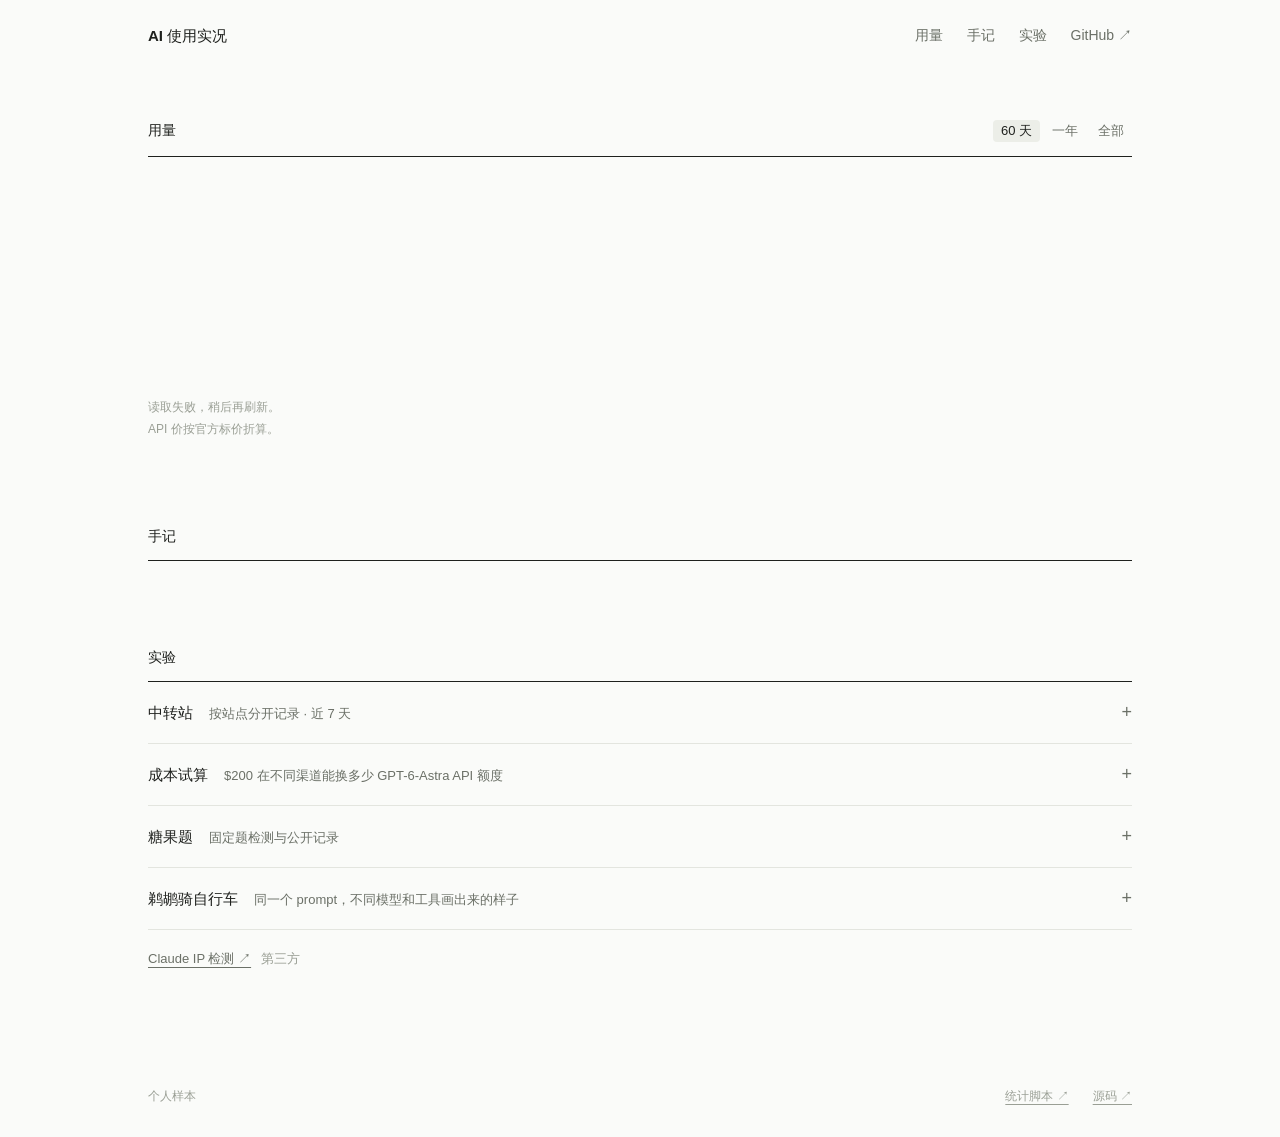
==== commit ade880e2: "feat: 模型色块悬停跨日期高亮，页脚去掉实付说明" ====
--- a/web/index.html
+++ b/web/index.html
@@ -18,7 +18,7 @@
         <ul class="tokens-legend" id="tk-legend"></ul>
         <p class="tokens-tools" id="tk-tools"></p>
       </div>
-      <p class="usage-footnote"><span id="tk-updated">读取中…</span><br>API 价按官方标价折算，不是实付。<span id="tk-unpriced" hidden></span></p>
+      <p class="usage-footnote"><span id="tk-updated">读取中…</span><br>API 价按官方标价折算。<span id="tk-unpriced" hidden></span></p>
       <noscript><p class="usage-footnote">看板需要 JavaScript。</p></noscript>
     </section>
     <section id="usage-notes" aria-labelledby="notes-title">
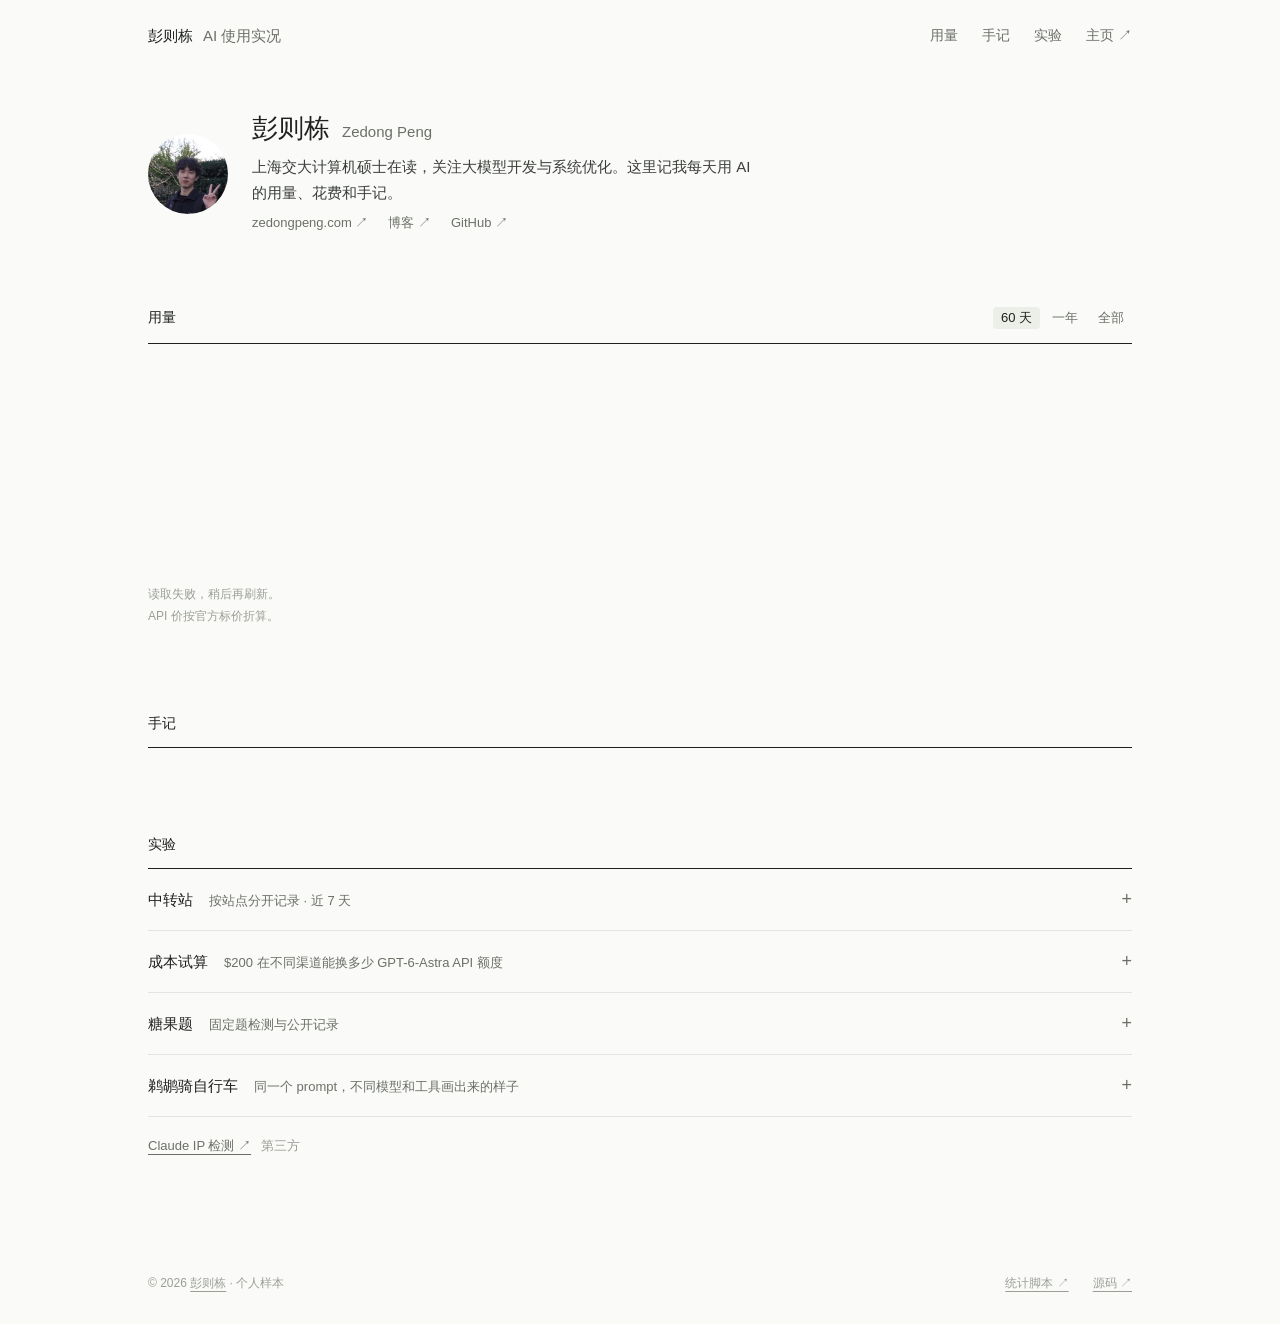
==== commit 7ab1491d: "feat: 页头署名、自我介绍和主页链接" ====
--- a/web/index.html
+++ b/web/index.html
@@ -3,14 +3,30 @@
 <head>
   <meta charset="utf-8">
   <meta name="viewport" content="width=device-width, initial-scale=1">
-  <title>AI 使用实况</title>
-  <meta name="description" content="我日常用 AI 的用量和手记。">
+  <title>彭则栋的 AI 使用实况</title>
+  <meta name="description" content="彭则栋（Zedong Peng）日常用 AI 的用量、花费和手记。">
+  <meta name="author" content="Zedong Peng">
+  <meta property="og:type" content="profile">
+  <meta property="og:title" content="彭则栋的 AI 使用实况">
+  <meta property="og:description" content="彭则栋（Zedong Peng）日常用 AI 的用量、花费和手记。">
+  <meta property="og:url" content="https://sytoken.org/ai-board/">
+  <meta property="og:image" content="https://sytoken.org/ai-board/avatar.jpg">
+  <link rel="author" href="https://zedongpeng.com">
+  <link rel="icon" href="avatar.jpg">
   <link rel="stylesheet" href="style.css">
 </head>
 <body>
   <a class="skip-link" href="#usage-overview">跳到用量</a>
-  <header><a class="brand" href="./">AI 使用实况</a><nav aria-label="主导航"><a href="#usage-overview">用量</a><a href="#usage-notes">手记</a><a href="#tools-experiments">实验</a><a class="github" href="https://github.com/zedong-peng/pelican-bicycle">GitHub ↗</a></nav></header>
+  <header><a class="brand" href="./">彭则栋<span>AI 使用实况</span></a><nav aria-label="主导航"><a href="#usage-overview">用量</a><a href="#usage-notes">手记</a><a href="#tools-experiments">实验</a><a class="home" href="https://zedongpeng.com" rel="me">主页 ↗</a></nav></header>
   <main>
+    <section class="intro" aria-labelledby="intro-name">
+      <img src="avatar.jpg" alt="" width="80" height="80">
+      <div>
+        <h1 id="intro-name">彭则栋<span lang="en">Zedong Peng</span></h1>
+        <p>上海交大计算机硕士在读，关注大模型开发与系统优化。这里记我每天用 AI 的用量、花费和手记。</p>
+        <p class="intro-links"><a href="https://zedongpeng.com" rel="me">zedongpeng.com ↗</a><a href="https://zedongpeng.com/blog/">博客 ↗</a><a href="https://github.com/zedong-peng" rel="me">GitHub ↗</a></p>
+      </div>
+    </section>
     <section id="usage-overview" aria-labelledby="usage-title">
       <div class="usage-section-head"><h2 id="usage-title">用量</h2><div class="range" role="group" aria-label="时间范围"><button type="button" data-range="60" aria-pressed="true">60 天</button><button type="button" data-range="365" aria-pressed="false">一年</button><button type="button" data-range="0" aria-pressed="false">全部</button></div></div>
       <div id="tokens" class="tokens is-loading">
@@ -163,7 +179,7 @@
       <p class="tool-links"><a href="https://ip.net.coffee/claude/" target="_blank" rel="noopener noreferrer">Claude IP 检测 ↗</a><span>第三方</span></p>
     </section>
   </main>
-  <footer><span>个人样本</span><div><a href="https://github.com/zedong-peng/pelican-bicycle/tree/main/collector">统计脚本 ↗</a><a href="https://github.com/zedong-peng/pelican-bicycle">源码 ↗</a></div></footer>
+  <footer><span>© 2026 <a href="https://zedongpeng.com">彭则栋</a> · 个人样本</span><div><a href="https://github.com/zedong-peng/pelican-bicycle/tree/main/collector">统计脚本 ↗</a><a href="https://github.com/zedong-peng/pelican-bicycle">源码 ↗</a></div></footer>
   <dialog aria-labelledby="viewer-title"><div class="dialog-heading"><h2 id="viewer-title"></h2><button type="button" id="close-viewer">关闭</button></div><iframe title="作品放大预览" sandbox="allow-scripts" referrerpolicy="no-referrer"></iframe></dialog>
 <script src="gallery.js"></script>
 <script src="cost.js"></script>
--- a/web/style.css
+++ b/web/style.css
@@ -13,7 +13,8 @@
 /* Frame */
 header, main, footer { max-width: 1080px; margin: auto; padding: 0 48px; }
 header { height: 72px; display: flex; align-items: center; justify-content: space-between; gap: 20px; }
-.brand { display: flex; align-items: center; font-size: 15px; font-weight: 600; text-decoration: none; }
+.brand { display: flex; align-items: baseline; gap: 10px; font-size: 15px; font-weight: 600; text-decoration: none; }
+.brand span { font-weight: 400; color: var(--muted); }
 nav { display: flex; flex-wrap: wrap; gap: 24px; align-items: center; font-size: 14px; color: var(--muted); }
 nav a { text-decoration: none; }
 nav a:hover { color: var(--ink); }
@@ -21,8 +22,18 @@
 footer > div { display: flex; flex-wrap: wrap; gap: 12px 24px; }
 footer a:hover { color: var(--ink); }
 
+/* Intro */
+.intro { display: flex; align-items: center; gap: 24px; margin-top: 40px; }
+.intro img { flex-shrink: 0; width: 80px; height: 80px; border-radius: 50%; object-fit: cover; background: var(--line); }
+.intro h1 { display: flex; flex-wrap: wrap; align-items: baseline; gap: 2px 12px; margin: 0; font-size: 26px; font-weight: 650; line-height: 1.3; }
+.intro h1 span { font-size: 15px; font-weight: 400; color: var(--muted); }
+.intro p { margin: 8px 0 0; max-width: 60ch; font-size: 15px; line-height: 1.75; color: #3b3e39; }
+.intro .intro-links { display: flex; flex-wrap: wrap; gap: 4px 20px; margin-top: 6px; font-size: 13px; }
+.intro-links a { color: var(--muted); text-decoration: none; }
+.intro-links a:hover { color: var(--ink); }
+
 #usage-overview, #usage-notes, #tools-experiments { scroll-margin-top: 24px; }
-#usage-overview { margin-top: 48px; }
+#usage-overview { margin-top: 72px; }
 #usage-notes, #tools-experiments { margin-top: 88px; }
 .usage-section-head { display: flex; justify-content: space-between; align-items: baseline; gap: 16px; padding-bottom: 14px; border-bottom: 1px solid var(--ink); }
 .usage-section-head h2 { margin: 0; font-size: 14px; font-weight: 600; }
@@ -232,7 +243,10 @@
 @media (max-width: 680px) {
   header, main, footer { padding-left: 18px; padding-right: 18px; }
   header { height: auto; min-height: 72px; flex-wrap: wrap; padding-top: 16px; padding-bottom: 16px; gap: 14px; }
-  nav .github { display: none; }
+  .intro { align-items: flex-start; gap: 16px; margin-top: 24px; }
+  .intro img { width: 56px; height: 56px; }
+  .intro h1 { font-size: 22px; }
+  #usage-overview { margin-top: 56px; }
   footer { flex-wrap: wrap; }
   #usage-notes, #tools-experiments { margin-top: 64px; }
   .usage-notes li { grid-template-columns: 1fr; }
